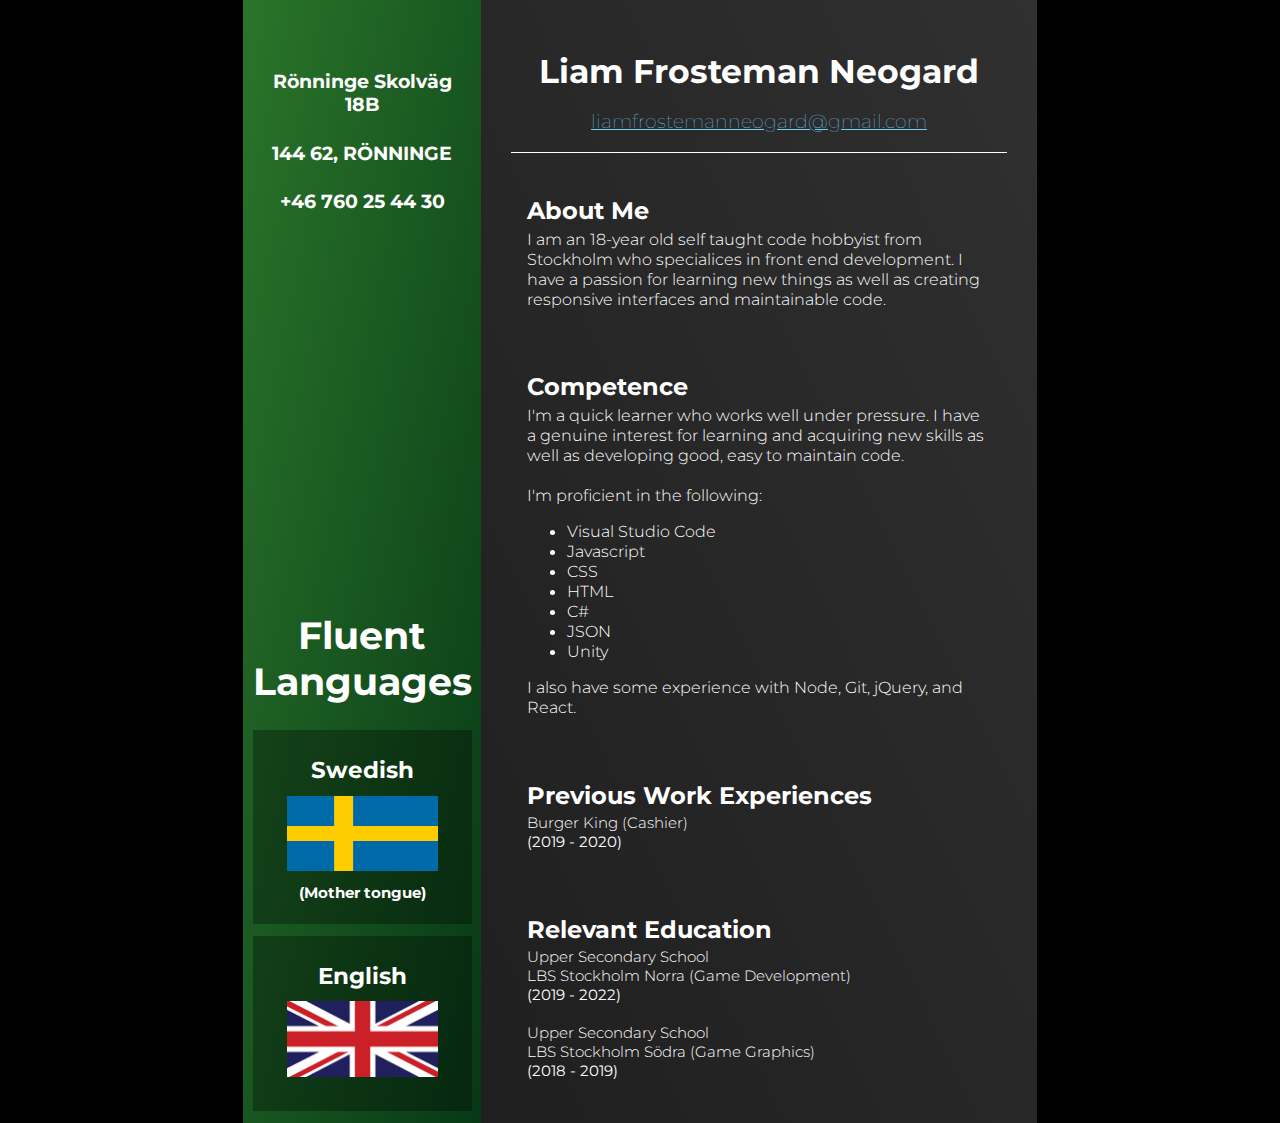
==== english/index.HTML @ e079c6b2 "Initial setup" ====
<!DOCTYPE html>
<html lang="en">
<head>
    <meta charset="UTF-8">
    <meta http-equiv="X-UA-Compatible" content="IE=edge">
    <meta name="viewport" content="width=device-width, initial-scale=1.0">
    <title>Liam Frosteman Neogard CV</title>

    <link rel="stylesheet" href="styles.css">

</head>


<body>
    
    <div id="app">
        <div id="content">

            <div id="left-side-content">

            
                <!-- <img id="profile-picture" src="./images/pfp.png"> -->
        

                <div id="left-side-information">
                    <!-- <h3>Liam Frosteman Neogard</h3> -->
                    <h4>Rönninge Skolväg 18B</h4>
                    <h4>144 62, RÖNNINGE</h4>
                    <h4>+46 760 25 44 30</h4>
                </div>

                <section id="languages">

                    <h1>Fluent Languages</h1>

                    <div class="spoken-language">
                        <h2>Swedish</h2>
                        <img src="./images/sweden.png" alt="">
                        <h4>(Mother tongue)</h4>
                    </div>
                    
                    <div class="spoken-language">
                        <h2>English</h2>
                        <img src="./images/britain.png" alt="">
                    </div>

                </section>

                <!-- <section id="left-links">

                    <h2 class="centered-text">Links</h2>
                    <div id="left-side-links">
                        <a href="https://github.com/FrostemanNeogard"><img src="./images/github.png" alt="GitHub Logo"></a>
                        <a href="https://www.linkedin.com/in/liam-frosteman-neogard-0b7306227/"><img src="./images/linkedin.png" alt="LinkedIn Logo"></a>
                        <a href=""><img src="./images/portfolio.png" alt="Portfolio Logo"></a>
                    </div>

                </section> -->


            </div>

            <div id="right-side-content">
                <h1 id="name">



                    <!-- ÄNDRA NAMN HÄR -->
                    Liam Frosteman Neogard
                    <!-- ÄNDRA NAMN HÄR -->



                </h1>
                <a href="mailto: liamfrostemanneogard@gmail.com"><h1 id="email">


                    <!-- ÄNDRA EMAIL HÄR -->
                    liamfrostemanneogard@gmail.com
                    <!-- ÄNDRA EMAIL HÄR -->


                </h1></a>
                <div class="vertical-line"></div>

                <div class="red information-box">                
                    <h2>About Me</h2>
                    <p>
                        I am an 18-year old self taught code hobbyist from Stockholm who specialices in front end development. 
                        I have a passion for learning new things as well as creating responsive interfaces and maintainable code.
                    </p>
                </div>

                <br>

                <div class="orange information-box">
                    <h2>Competence</h2>
                    <p>
                        I'm a quick learner who works well under pressure. I have a genuine interest for 
                        learning and acquiring new skills as well as developing good, easy to maintain code.
                        <br>
                        <br>
                        I'm proficient in the following: 
                        <ul>
                            <li>Visual Studio Code</li>
                            <li>Javascript</li>
                            <li>CSS</li>
                            <li>HTML</li>
                            <li>C#</li>
                            <li>JSON</li>
                            <li>Unity</li>
                        </ul>
                        I also have some experience with Node, Git, jQuery, and React.
                    </p>                    
                </div>



                <br>


                <div class="yellow information-box">

                    <h2>Previous Work Experiences</h2>
                    <div class="big-font">
                        <p>Burger King (Cashier)<br><strong>(2019 - 2020)</strong></p>
                    </div>

                </div>
                


                <br>


                <div class="green information-box">

                    <h2>Relevant Education</h2>

                    <div class="big-font">
                        <p>Upper Secondary School<br>LBS Stockholm Norra (Game Development) <br><strong>(2019 - 2022)</strong></p>
                        <br>
                        <p>Upper Secondary School<br>LBS Stockholm Södra (Game Graphics) <br><strong>(2018 - 2019)</strong></p>
                    </div>

                </div>


            </div>

        </div>
    </div>

</body>


</html>
---- english/styles.css ----
@import url('https://fonts.googleapis.com/css2?family=Montserrat:wght@200;300;400;500&display=swap');

body, html {
    padding: 0;
    margin : 0;
    background-color: black;
}

*, *::before, *::after {
    box-sizing: border-box;
}


#app {
    background-color: rgb(54, 54, 54);
    color: rgb(255, 255, 255);

    width: 210mm;
    height: 297mm;

    margin-left: auto;
    margin-right: auto;
}

#content {
    width: 100%;
    height: 100%;
    display: flex;
    font-family: 'Montserrat', sans-serif;
    font-weight: 300;
}

#right-side-content {
    max-width: 100%;
    height: 100%;

    padding: 8mm;

    font-size: 4.3mm;

    background: linear-gradient(to top right, rgb(31, 31, 31), rgb(48, 48, 48));

    display: flex;
    flex-direction: column;
}

#right-side-content h2 {
    margin: 1mm 0;
}

#right-side-content p {
    margin: 0;
}

#right-side-content h1 {
    text-align: center;
    margin-bottom: 0mm;
}

#right-side-content h1#email {
    font-weight: 100;
    font-size: 5mm;
    margin: 5mm;
}

#right-side-content a {
    color: rgb(115, 207, 250);
}

#right-side-content .big-font {
    margin: 0;
    font-size: 4mm;
}

#left-side-content {

    display: flex;
    flex-direction: column;
    align-items: center;

    background-color: rgb(53, 92, 53);
    color: white;
    font-size: 5mm;
    text-align: center;
    
    padding: 12mm 3mm 3mm 3mm;

    width: 30%;
    min-width: 30%;
    height: 100%;

    background: linear-gradient(to bottom right, rgb(42, 117, 42), rgb(7, 56, 22))

}

#left-side-content #hobbies {

    margin-top: 20mm;

}

#left-side-content #hobbies li {
    text-align: left;
}

#left-side-information {
    display: block;
    margin-bottom: auto;
}


#left-side-content div.spoken-language {

    width: auto;
    background: rgba(0, 0, 0, 0.3);
    margin-top: 3mm;
    padding: 6mm;
    font-size: 80%;

}

#left-side-content div.spoken-language h2 {
    margin: 1mm;
}

#left-side-content div.spoken-language h4 {

    margin: 0;

}

#left-side-content div.spoken-language img {
    width: 40mm;
    height: 20mm;
    margin: 2mm;
}

#profile-picture {

    width: 25mm;
    height: auto;

    display: block;
    margin-left: auto;
    margin-right: auto;

    border-radius: 999mm;

}

.vertical-line {
    border-bottom: 0.1mm solid white;
    margin-bottom: auto;
}



.information-box {
    margin-top: auto;
    margin-bottom: auto;
    padding: 4mm;
    padding-bottom: 0;
    border: 0mm solid;
    border-radius: 4mm;
}

.information-box h2 {
    margin: 0;
}

/* Border colors */
.pink {
    border-color: pink;
}
.mint {
    border-color: rgb(70, 241, 162);
}
.blue {
    border-color: rgb(87, 160, 255);
}
.red {
    border-color: rgb(196, 66, 66);
}
.orange {
    border-color: rgb(189, 135, 54);
}
.yellow {
    border-color: rgb(196, 193, 16);
}
.green {
    border-color: rgb(68, 187, 57);
}
/* End of border color styling */

.progress-bar, .progress-bar-fill {
    height: 2mm;
    border-radius: 999mm;
}

.progress-bar {
    width: 100%;
    background-color: rgb(34, 34, 34);
}

.progress-bar-fill {
    border: 0.5mm solid rgb(34, 34, 34);
}

#left-side-skill-1 .progress-bar-fill {
    width: 70%;
    background: linear-gradient(to right, rgb(138, 39, 39), rgb(185, 81, 81))
}

#left-side-skill-2 .progress-bar-fill {
    width: 65%;
    background: linear-gradient(to right, rgb(146, 111, 64), rgb(204, 166, 95));
}

#left-side-skill-3 .progress-bar-fill {
    width: 65%;
    background: linear-gradient(to right, rgb(196, 193, 16), rgb(218, 209, 88));
}

#left-side-skill-4 .progress-bar-fill {
    width: 40%;
    background: linear-gradient(to right, rgb(30, 116, 22), rgb(112, 231, 118));
}

#left-side-skill-5 .progress-bar-fill {
    width: 35%;
    background: linear-gradient(to right, rgb(31, 79, 124), rgb(88, 152, 236));
}

#left-side-skill-6 .progress-bar-fill {
    width: 13%;
    background: linear-gradient(to right, rgb(73, 12, 73), rgb(147, 43, 173));
}

#left-side-skill-7 .progress-bar-fill {
    width: 11%;
    background: linear-gradient(to right, rgb(206, 41, 206), rgb(146, 63, 167));
}

.centered-text {
    margin-top: 20mm;
    text-align: center;
}

#left-links {

    display: block;
    margin-top: auto;
    justify-content: center;

}

#left-side-links {
    display: inline-flex;
}

#left-side-links img{

    margin: 0 6mm;

    height: 8mm;
    width: auto;

    filter: brightness(0);

}
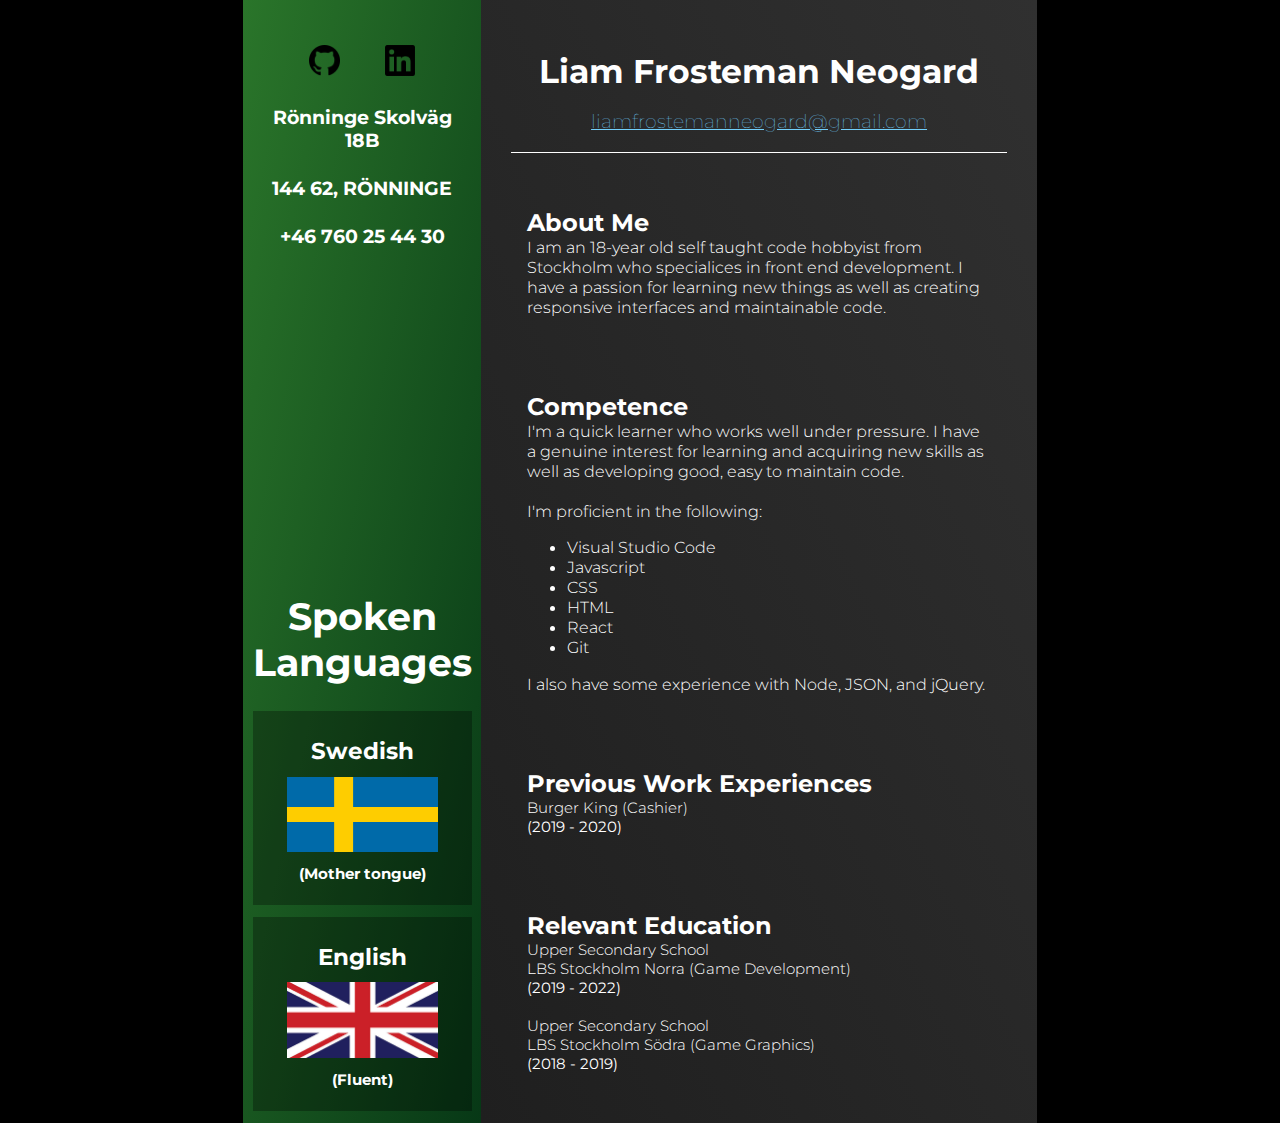
==== commit 9d77d43b: "Layout changes" ====
--- a/english/index.HTML
+++ b/english/index.HTML
@@ -6,81 +6,67 @@
     <meta name="viewport" content="width=device-width, initial-scale=1.0">
     <title>Liam Frosteman Neogard CV</title>
 
-    <link rel="stylesheet" href="styles.css">
+    <link rel="stylesheet" href="./styling/styles.css">
+    <link rel="stylesheet" href="./styling/leftside.css">
+    <link rel="stylesheet" href="./styling/rightside.css">
 
 </head>
 
 
 <body>
-    
     <div id="app">
         <div id="content">
-
             <div id="left-side-content">
 
-            
+                <section id="left-links">
+
+                    <article id="left-side-links">
+                        <a target="_blank" href="https://github.com/FrostemanNeogard"><img src="./images/github.png" alt="GitHub Logo"></a>
+                        <a target="_blank" href="https://www.linkedin.com/in/liam-frosteman-neogard-0b7306227/"><img src="./images/linkedin.png" alt="LinkedIn Logo"></a>
+                    </article>
+
+                </section>  
+
                 <!-- <img id="profile-picture" src="./images/pfp.png"> -->
-        
 
-                <div id="left-side-information">
+                <section id="left-side-information">
                     <!-- <h3>Liam Frosteman Neogard</h3> -->
                     <h4>Rönninge Skolväg 18B</h4>
                     <h4>144 62, RÖNNINGE</h4>
                     <h4>+46 760 25 44 30</h4>
-                </div>
+                </section>
 
                 <section id="languages">
 
-                    <h1>Fluent Languages</h1>
+                    <h1>Spoken Languages</h1>
 
-                    <div class="spoken-language">
+                    <article class="spoken-language">
                         <h2>Swedish</h2>
                         <img src="./images/sweden.png" alt="">
                         <h4>(Mother tongue)</h4>
-                    </div>
+                    </article>
                     
-                    <div class="spoken-language">
+                    <article class="spoken-language">
                         <h2>English</h2>
                         <img src="./images/britain.png" alt="">
-                    </div>
+                        <h4>(Fluent)</h4>
+                    </article>
 
                 </section>
-
-                <!-- <section id="left-links">
-
-                    <h2 class="centered-text">Links</h2>
-                    <div id="left-side-links">
-                        <a href="https://github.com/FrostemanNeogard"><img src="./images/github.png" alt="GitHub Logo"></a>
-                        <a href="https://www.linkedin.com/in/liam-frosteman-neogard-0b7306227/"><img src="./images/linkedin.png" alt="LinkedIn Logo"></a>
-                        <a href=""><img src="./images/portfolio.png" alt="Portfolio Logo"></a>
-                    </div>
-
-                </section> -->
 
 
             </div>
 
             <div id="right-side-content">
+
                 <h1 id="name">
+                    Liam Frosteman Neogard
+                </h1>
 
+                <a href="mailto: liamfrostemanneogard@gmail.com"><h1 id="email">
+                    liamfrostemanneogard@gmail.com
+                </h1></a>
 
-
-                    <!-- ÄNDRA NAMN HÄR -->
-                    Liam Frosteman Neogard
-                    <!-- ÄNDRA NAMN HÄR -->
-
-
-
-                </h1>
-                <a href="mailto: liamfrostemanneogard@gmail.com"><h1 id="email">
-
-
-                    <!-- ÄNDRA EMAIL HÄR -->
-                    liamfrostemanneogard@gmail.com
-                    <!-- ÄNDRA EMAIL HÄR -->
-
-
-                </h1></a>
                 <div class="vertical-line"></div>
 
                 <div class="red information-box">                
@@ -106,18 +92,14 @@
                             <li>Javascript</li>
                             <li>CSS</li>
                             <li>HTML</li>
-                            <li>C#</li>
-                            <li>JSON</li>
-                            <li>Unity</li>
+                            <li>React</li>
+                            <li>Git</li>
                         </ul>
-                        I also have some experience with Node, Git, jQuery, and React.
+                        I also have some experience with Node, JSON, and jQuery.
                     </p>                    
                 </div>
 
-
-
                 <br>
-
 
                 <div class="yellow information-box">
 
@@ -127,11 +109,8 @@
                     </div>
 
                 </div>
-                
-
 
                 <br>
-
 
                 <div class="green information-box">
 
@@ -144,14 +123,8 @@
                     </div>
 
                 </div>
-
-
             </div>
-
         </div>
     </div>
-
 </body>
-
-
 </html>--- a/english/styling/styles.css
+++ b/english/styling/styles.css
@@ -0,0 +1,55 @@
+/* Fonts */
+@import url('https://fonts.googleapis.com/css2?family=Montserrat:wght@200;300;400;500&display=swap');
+
+/* Boilerplate */
+body, html { padding: 0; margin : 0; background-color: black; }
+*, *::before, *::after { box-sizing: border-box; }
+
+/* Page Content */
+#app {
+    background-color: rgb(54, 54, 54);
+    color: rgb(255, 255, 255);
+    width: 210mm;
+    height: 297mm;
+    margin-left: auto;
+    margin-right: auto;
+}
+
+#content {
+    width: 100%;
+    height: 100%;
+    display: flex;
+    font-family: 'Montserrat', sans-serif;
+    font-weight: 300;
+}
+
+#profile-picture {
+    width: 25mm;
+    height: auto;
+    display: block;
+    margin-left: auto;
+    margin-right: auto;
+    border-radius: 999mm;
+}
+
+.vertical-line {
+    border-bottom: 0.1mm solid white;
+    margin-bottom: auto;
+}
+
+.information-box {
+    margin-top: auto;
+    margin-bottom: auto;
+    padding: 4mm;
+    padding-bottom: 0;
+    border: 0mm solid;
+    border-radius: 4mm;
+}
+
+.information-box h2 {
+    margin: 0;
+}
+
+.centered-text {
+    text-align: center;
+}--- a/english/styling/leftside.css
+++ b/english/styling/leftside.css
@@ -0,0 +1,67 @@
+#left-links {
+    display: block;
+    justify-content: center;
+    align-items: center;
+}
+
+#left-side-links {
+    margin-top: 0;
+    display: inline-flex;
+}
+
+#left-side-links img{
+    margin: 0 6mm;
+    height: 8mm;
+    width: auto;
+    filter: brightness(0);
+}
+
+#left-side-content {
+    display: flex;
+    flex-direction: column;
+    align-items: center;
+    background-color: rgb(53, 92, 53);
+    color: white;
+    font-size: 5mm;
+    text-align: center;
+    padding: 12mm 3mm 3mm 3mm;
+    width: 30%;
+    min-width: 30%;
+    height: 100%;
+    background: linear-gradient(to bottom right, rgb(42, 117, 42), rgb(7, 56, 22))
+}
+
+#left-side-content #hobbies {
+    margin-top: 20mm;
+}
+
+#left-side-content #hobbies li {
+    text-align: left;
+}
+
+#left-side-information {
+    display: block;
+    margin-bottom: auto;
+}
+
+#left-side-content .spoken-language {
+    width: auto;
+    background: rgba(0, 0, 0, 0.3);
+    margin-top: 3mm;
+    padding: 6mm;
+    font-size: 80%;
+}
+
+#left-side-content .spoken-language h2 {
+    margin: 1mm;
+}
+
+#left-side-content .spoken-language h4 {
+    margin: 0;
+}
+
+#left-side-content .spoken-language img {
+    width: 40mm;
+    height: 20mm;
+    margin: 2mm;
+}--- a/english/styling/rightside.css
+++ b/english/styling/rightside.css
@@ -0,0 +1,32 @@
+#right-side-content {
+    max-width: 100%;
+    height: 100%;
+    padding: 8mm;
+    font-size: 4.3mm;
+    background: linear-gradient(to top right, rgb(31, 31, 31), rgb(48, 48, 48));
+    display: flex;
+    flex-direction: column;
+}
+
+#right-side-content p {
+    margin: 0;
+}
+
+#right-side-content h1 {
+    text-align: center;
+    margin-bottom: 0mm;
+}
+
+#right-side-content h1#email {
+    font-weight: 100;
+    font-size: 5mm;
+    margin: 5mm;
+}
+
+#right-side-content a {
+    color: rgb(115, 207, 250);
+}
+
+#right-side-content .big-font {
+    font-size: 4mm;
+}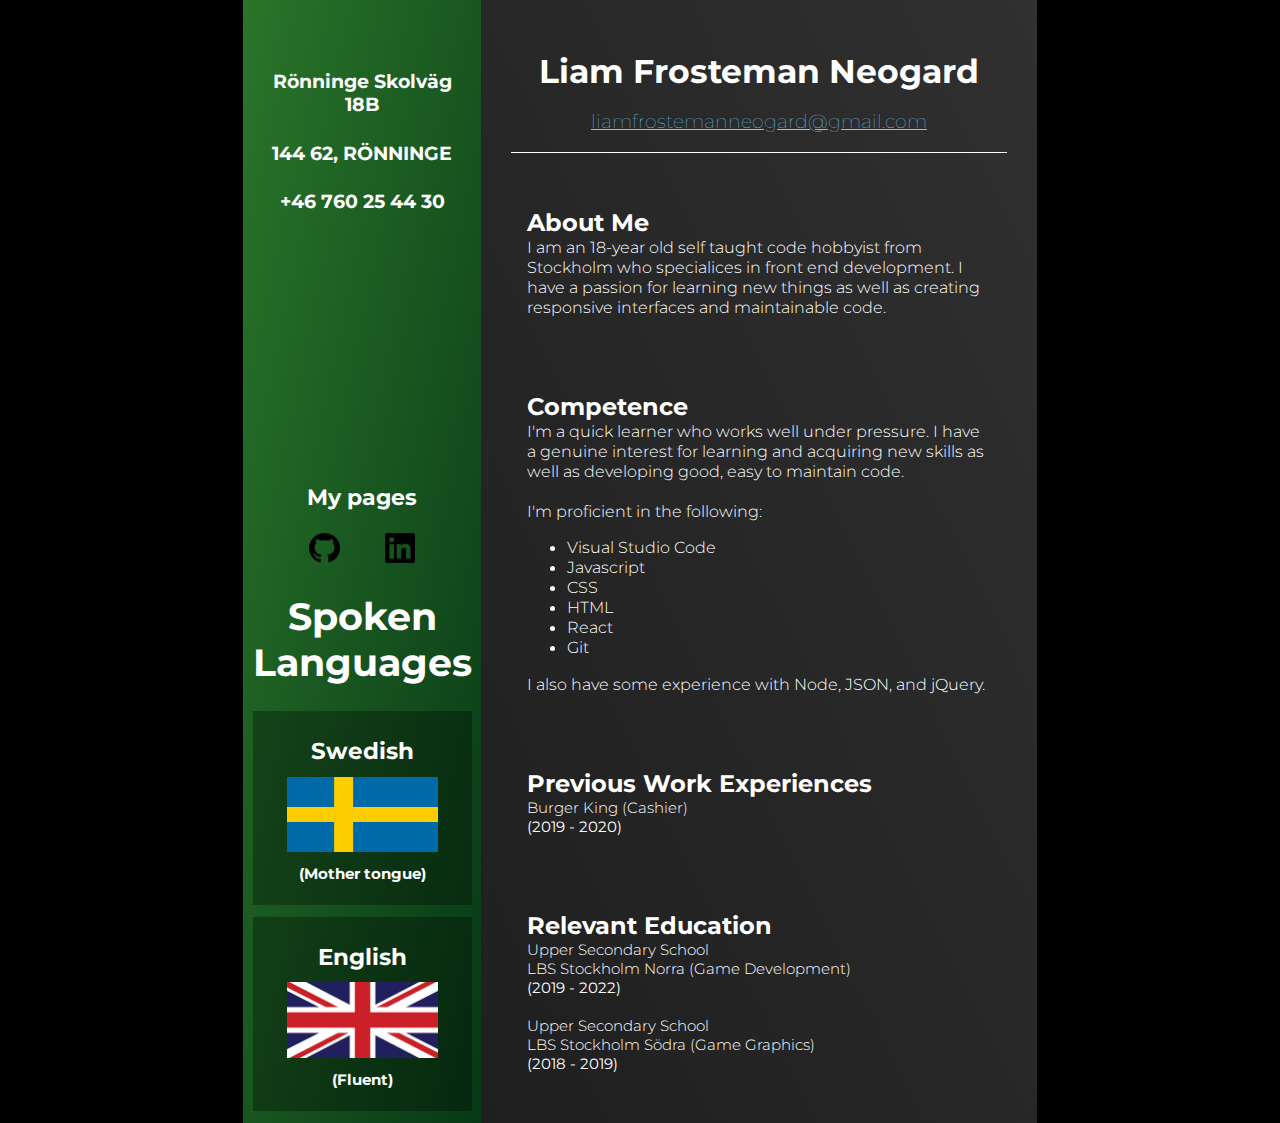
==== commit fdb6897f: "Clarify links" ====
--- a/english/index.HTML
+++ b/english/index.HTML
@@ -18,15 +18,6 @@
         <div id="content">
             <div id="left-side-content">
 
-                <section id="left-links">
-
-                    <article id="left-side-links">
-                        <a target="_blank" href="https://github.com/FrostemanNeogard"><img src="./images/github.png" alt="GitHub Logo"></a>
-                        <a target="_blank" href="https://www.linkedin.com/in/liam-frosteman-neogard-0b7306227/"><img src="./images/linkedin.png" alt="LinkedIn Logo"></a>
-                    </article>
-
-                </section>  
-
                 <!-- <img id="profile-picture" src="./images/pfp.png"> -->
 
                 <section id="left-side-information">
@@ -36,22 +27,28 @@
                     <h4>+46 760 25 44 30</h4>
                 </section>
 
+                <section id="left-links">
+
+                    <h3>My pages</h3>
+                    <article id="left-side-links">
+                        <a target="_blank" href="https://github.com/FrostemanNeogard"><img src="./images/github.png" alt="GitHub Logo"></a>
+                        <a target="_blank" href="https://www.linkedin.com/in/liam-frosteman-neogard-0b7306227/"><img src="./images/linkedin.png" alt="LinkedIn Logo"></a>
+                    </article>
+
+                </section> 
+
                 <section id="languages">
-
                     <h1>Spoken Languages</h1>
-
                     <article class="spoken-language">
                         <h2>Swedish</h2>
                         <img src="./images/sweden.png" alt="">
                         <h4>(Mother tongue)</h4>
                     </article>
-                    
                     <article class="spoken-language">
                         <h2>English</h2>
                         <img src="./images/britain.png" alt="">
                         <h4>(Fluent)</h4>
                     </article>
-
                 </section>
 
 
@@ -102,27 +99,23 @@
                 <br>
 
                 <div class="yellow information-box">
-
                     <h2>Previous Work Experiences</h2>
                     <div class="big-font">
                         <p>Burger King (Cashier)<br><strong>(2019 - 2020)</strong></p>
                     </div>
-
                 </div>
 
                 <br>
 
                 <div class="green information-box">
-
                     <h2>Relevant Education</h2>
-
                     <div class="big-font">
                         <p>Upper Secondary School<br>LBS Stockholm Norra (Game Development) <br><strong>(2019 - 2022)</strong></p>
                         <br>
                         <p>Upper Secondary School<br>LBS Stockholm Södra (Game Graphics) <br><strong>(2018 - 2019)</strong></p>
                     </div>
+                </div>
 
-                </div>
             </div>
         </div>
     </div>
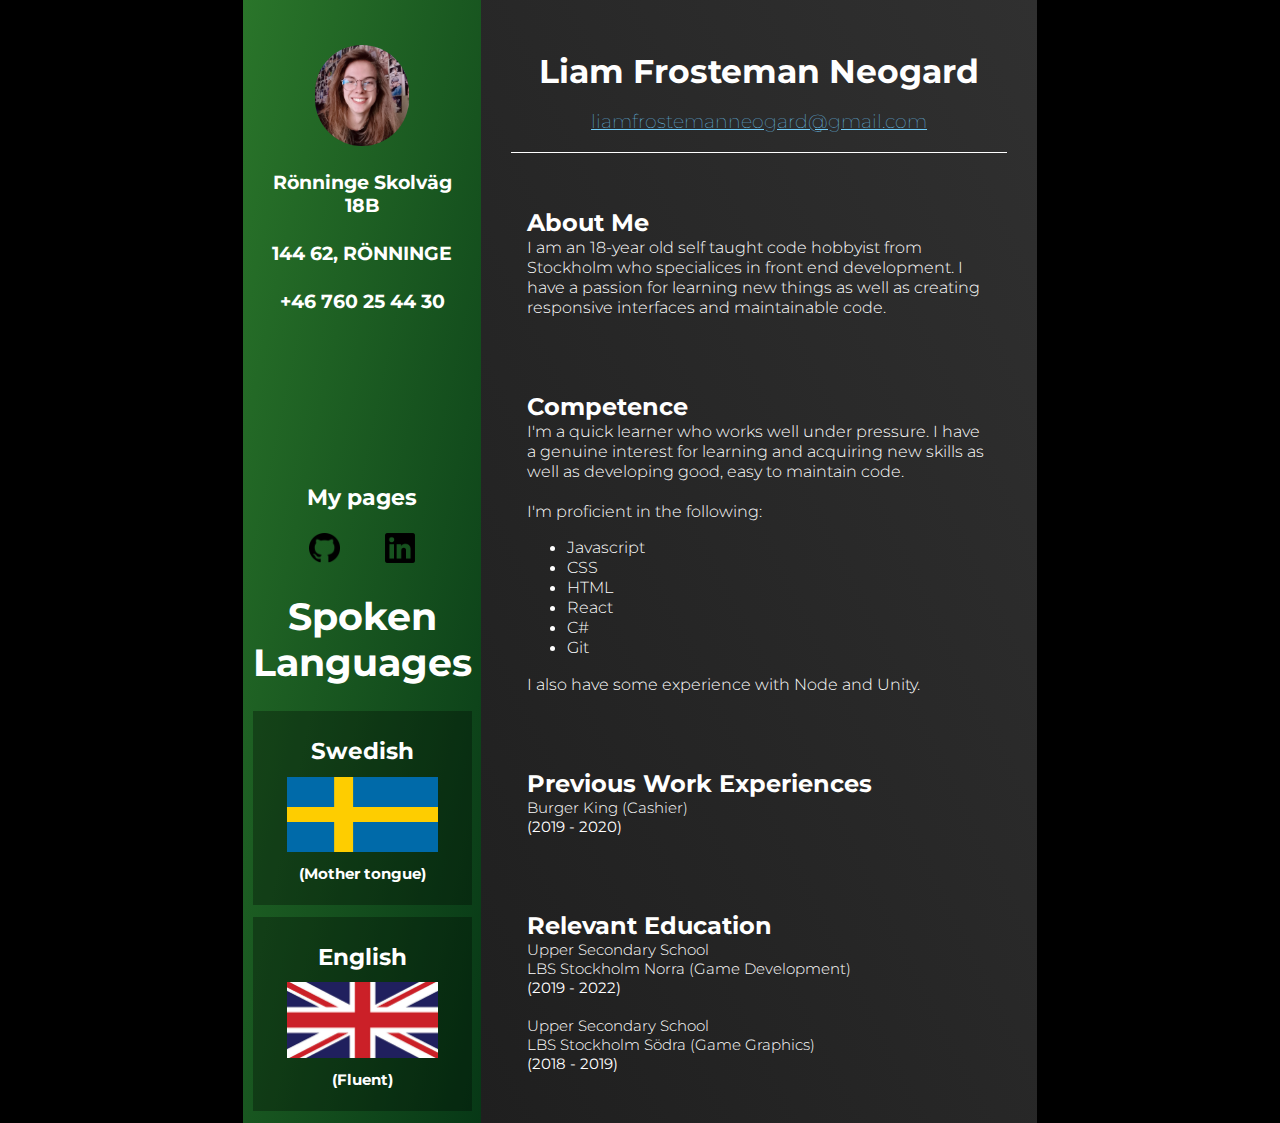
==== commit fc250250: "Minor changes" ====
--- a/english/index.HTML
+++ b/english/index.HTML
@@ -18,7 +18,7 @@
         <div id="content">
             <div id="left-side-content">
 
-                <!-- <img id="profile-picture" src="./images/pfp.png"> -->
+                <img id="profile-picture" src="./images/pfp.png">
 
                 <section id="left-side-information">
                     <!-- <h3>Liam Frosteman Neogard</h3> -->
@@ -85,14 +85,14 @@
                         <br>
                         I'm proficient in the following: 
                         <ul>
-                            <li>Visual Studio Code</li>
                             <li>Javascript</li>
                             <li>CSS</li>
                             <li>HTML</li>
                             <li>React</li>
+                            <li>C#</li>
                             <li>Git</li>
                         </ul>
-                        I also have some experience with Node, JSON, and jQuery.
+                        I also have some experience with Node and Unity.
                     </p>                    
                 </div>
 
